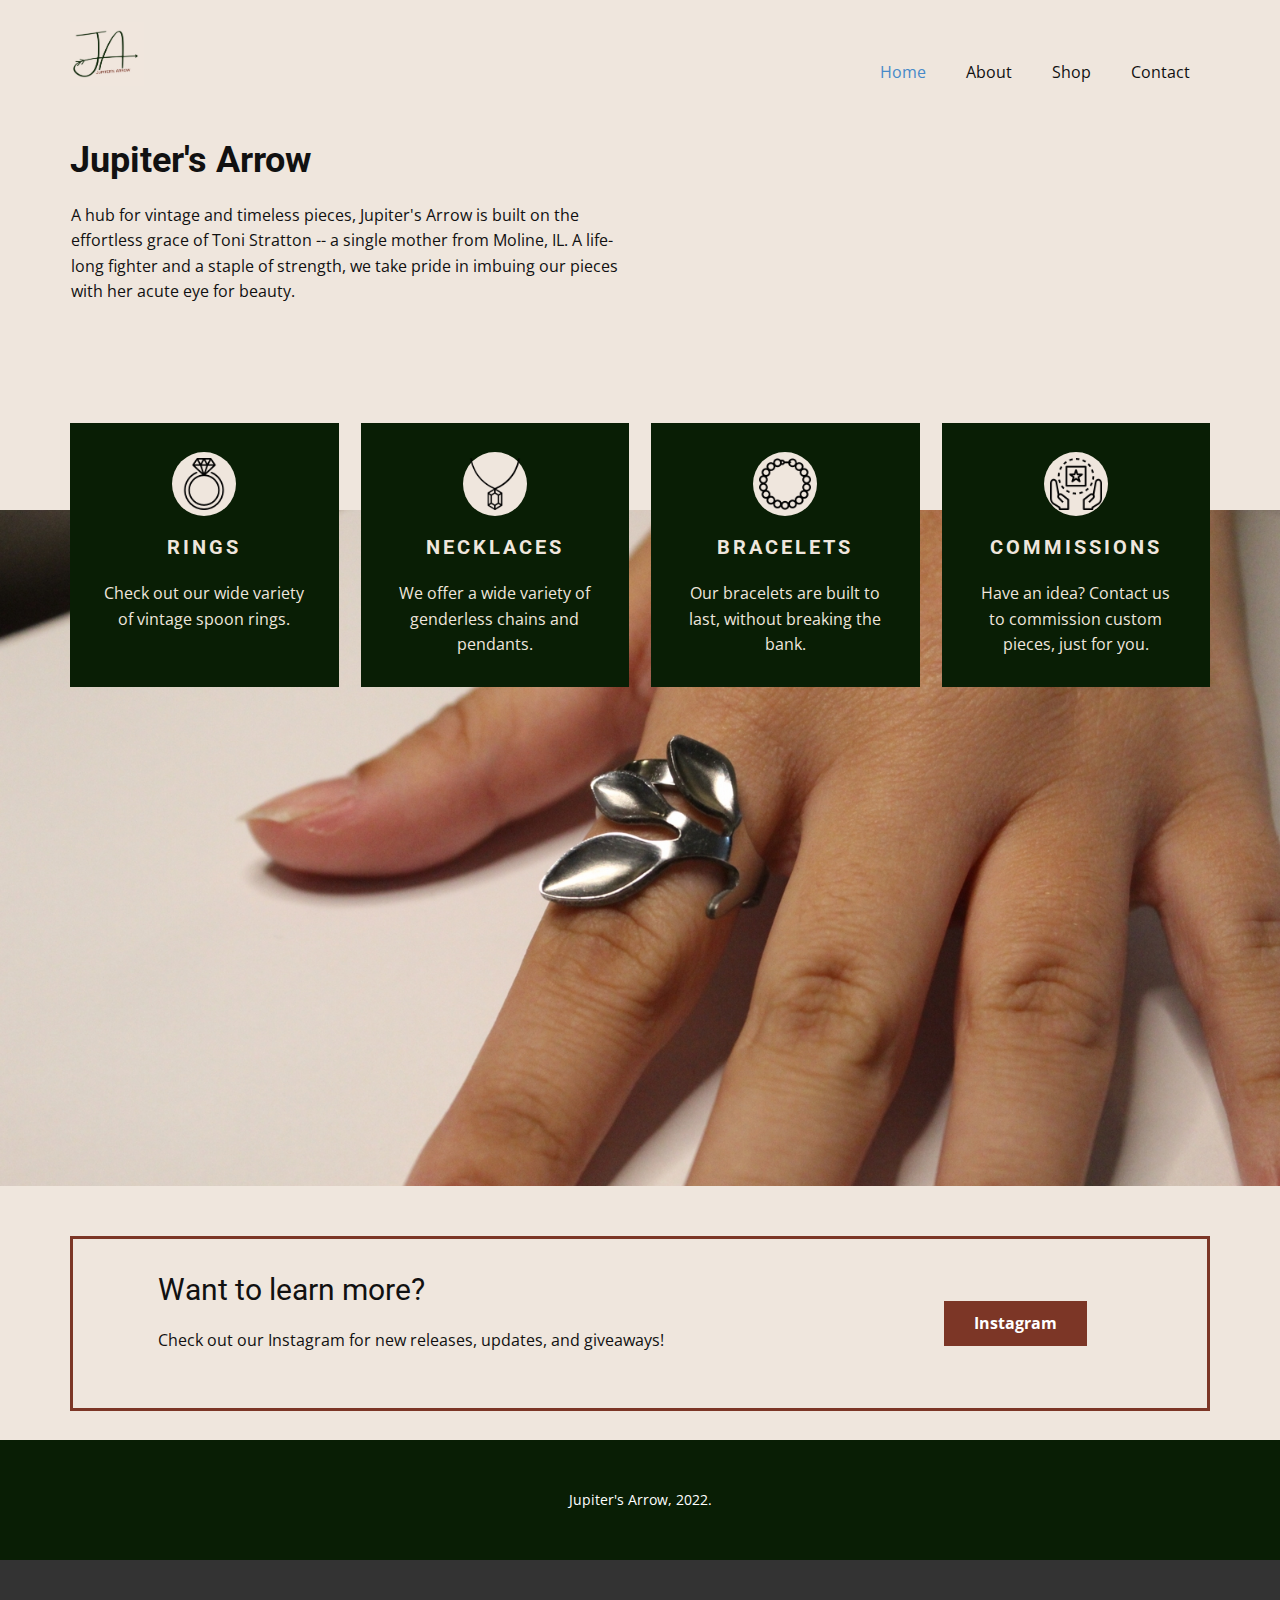
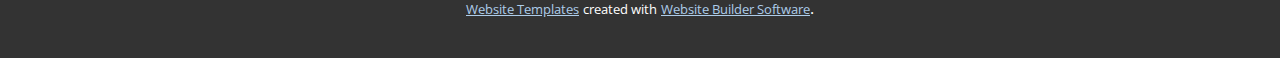
==== shop/index.html @ 430eea6b "Add files via upload" ====
<!DOCTYPE html>
<html style="font-size: 16px;">
  <head>
    <meta name="viewport" content="width=device-width, initial-scale=1.0">
    <meta charset="utf-8">
    <meta name="keywords" content="Jupiter&amp;apos;s Arrow">
    <meta name="description" content="">
    <title>Home</title>
    <link rel="stylesheet" href="nicepage.css" media="screen">
<link rel="stylesheet" href="Home.css" media="screen">
    <script class="u-script" type="text/javascript" src="jquery.js" defer=""></script>
    <script class="u-script" type="text/javascript" src="nicepage.js" defer=""></script>
    <meta name="generator" content="Nicepage 4.12.21, nicepage.com">
    <link id="u-theme-google-font" rel="stylesheet" href="https://fonts.googleapis.com/css?family=Roboto:100,100i,300,300i,400,400i,500,500i,700,700i,900,900i|Open+Sans:300,300i,400,400i,500,500i,600,600i,700,700i,800,800i">
    
    
    
    <script type="application/ld+json">{
		"@context": "http://schema.org",
		"@type": "Organization",
		"name": "",
		"logo": "images/jupitersarrow.JPEG"
}</script>
    <meta name="theme-color" content="#478ac9">
    <meta property="og:title" content="Home">
    <meta property="og:type" content="website">
  </head>
  <body data-home-page="Home.html" data-home-page-title="Home" class="u-body u-xl-mode"><header class="u-clearfix u-custom-color-1 u-header u-sticky u-sticky-0f90 u-header" id="sec-9301"><div class="u-clearfix u-sheet u-valign-middle u-sheet-1">
        <a href="https://nicepage.com" class="u-image u-logo u-image-1" data-image-width="742" data-image-height="638">
          <img src="images/jupitersarrow.JPEG" class="u-logo-image u-logo-image-1">
        </a>
        <nav class="u-menu u-menu-dropdown u-offcanvas u-menu-1">
          <div class="menu-collapse" style="font-size: 1rem; letter-spacing: 0px;">
            <a class="u-button-style u-custom-left-right-menu-spacing u-custom-padding-bottom u-custom-top-bottom-menu-spacing u-nav-link u-text-active-palette-1-base u-text-hover-palette-2-base" href="#">
              <svg class="u-svg-link" viewBox="0 0 24 24"><use xmlns:xlink="http://www.w3.org/1999/xlink" xlink:href="#menu-hamburger"></use></svg>
              <svg class="u-svg-content" version="1.1" id="menu-hamburger" viewBox="0 0 16 16" x="0px" y="0px" xmlns:xlink="http://www.w3.org/1999/xlink" xmlns="http://www.w3.org/2000/svg"><g><rect y="1" width="16" height="2"></rect><rect y="7" width="16" height="2"></rect><rect y="13" width="16" height="2"></rect>
</g></svg>
            </a>
          </div>
          <div class="u-custom-menu u-nav-container">
            <ul class="u-nav u-unstyled u-nav-1"><li class="u-nav-item"><a class="u-button-style u-nav-link u-text-active-palette-1-base u-text-hover-palette-2-base" href="Home.html" style="padding: 10px 20px;">Home</a>
</li><li class="u-nav-item"><a class="u-button-style u-nav-link u-text-active-palette-1-base u-text-hover-palette-2-base" href="About.html" style="padding: 10px 20px;">About</a>
</li><li class="u-nav-item"><a class="u-button-style u-nav-link u-text-active-palette-1-base u-text-hover-palette-2-base" href="https://www.etsy.com/ca/shop/jupitersarrowco?load_webview=1&amp;bid=3D88LMAyQQOTleb8DxdP9qrumQyd" style="padding: 10px 20px;">Shop</a>
</li><li class="u-nav-item"><a class="u-button-style u-nav-link u-text-active-palette-1-base u-text-hover-palette-2-base" href="Contact.html" style="padding: 10px 20px;">Contact</a>
</li></ul>
          </div>
          <div class="u-custom-menu u-nav-container-collapse">
            <div class="u-black u-container-style u-inner-container-layout u-opacity u-opacity-95 u-sidenav">
              <div class="u-inner-container-layout u-sidenav-overflow">
                <div class="u-menu-close"></div>
                <ul class="u-align-center u-nav u-popupmenu-items u-unstyled u-nav-2"><li class="u-nav-item"><a class="u-button-style u-nav-link" href="Home.html">Home</a>
</li><li class="u-nav-item"><a class="u-button-style u-nav-link" href="About.html">About</a>
</li><li class="u-nav-item"><a class="u-button-style u-nav-link" href="https://www.etsy.com/ca/shop/jupitersarrowco?load_webview=1&amp;bid=3D88LMAyQQOTleb8DxdP9qrumQyd">Shop</a>
</li><li class="u-nav-item"><a class="u-button-style u-nav-link" href="Contact.html">Contact</a>
</li></ul>
              </div>
            </div>
            <div class="u-black u-menu-overlay u-opacity u-opacity-70"></div>
          </div>
        </nav>
      </div></header>
    <section class="u-align-center u-clearfix u-custom-color-1 u-section-1" id="carousel_602c">
      <div class="u-align-center-sm u-align-center-xs u-align-left-lg u-align-left-md u-align-left-xl u-container-style u-group u-shape-rectangle u-group-1">
        <div class="u-container-layout u-container-layout-1">
          <h2 class="u-text u-text-1">Jupiter's Arrow</h2>
          <p class="u-text u-text-2">A hub for vintage and timeless pieces, Jupiter's Arrow is built on the effortless grace of Toni Stratton -- a single mother from Moline, IL. A life-long fighter and a staple of strength, we take pride in imbuing our pieces with her acute eye for beauty.<br>
            <br>
            <br>
          </p>
        </div>
      </div>
      <img class="u-expanded-width u-image u-image-1" data-image-width="1920" data-image-height="1280" src="images/hand.jpg">
      <div class="u-layout-grid u-list u-list-1">
        <div class="u-repeater u-repeater-1">
          <div class="u-align-center u-container-style u-custom-color-2 u-list-item u-repeater-item u-list-item-1">
            <div class="u-container-layout u-similar-container u-container-layout-2"><span class="u-custom-color-1 u-file-icon u-icon u-icon-circle u-icon-1"><img src="images/706482.png" alt=""></span>
              <h4 class="u-text u-text-custom-color-1 u-text-3">Rings</h4>
              <p class="u-text u-text-custom-color-1 u-text-4">Check out our wide variety of vintage spoon rings.</p>
            </div>
          </div>
          <div class="u-align-center u-container-style u-custom-color-2 u-list-item u-repeater-item u-video-cover">
            <div class="u-container-layout u-similar-container u-container-layout-3"><span class="u-custom-color-1 u-file-icon u-icon u-icon-circle u-icon-2"><img src="images/475379.png" alt=""></span>
              <h4 class="u-text u-text-custom-color-1 u-text-5">necklaces</h4>
              <p class="u-text u-text-custom-color-1 u-text-6">We offer a wide variety of genderless chains and pendants.</p>
            </div>
          </div>
          <div class="u-align-center u-container-style u-custom-color-2 u-list-item u-repeater-item u-video-cover">
            <div class="u-container-layout u-similar-container u-container-layout-4"><span class="u-custom-color-1 u-file-icon u-icon u-icon-circle u-icon-3"><img src="images/1235376.png" alt=""></span>
              <h4 class="u-text u-text-custom-color-1 u-text-7">bracelets</h4>
              <p class="u-text u-text-custom-color-1 u-text-8">Our bracelets are built to last, without breaking the bank.</p>
            </div>
          </div>
          <div class="u-align-center u-container-style u-custom-color-2 u-list-item u-repeater-item u-video-cover">
            <div class="u-container-layout u-similar-container u-container-layout-5"><span class="u-custom-color-1 u-file-icon u-icon u-icon-circle u-icon-4"><img src="images/994733.png" alt=""></span>
              <h4 class="u-text u-text-custom-color-1 u-text-9">commissions</h4>
              <p class="u-text u-text-custom-color-1 u-text-10">Have an idea? Contact us to commission custom pieces, just for you.</p>
            </div>
          </div>
        </div>
      </div>
    </section>
    <section class="u-clearfix u-custom-color-1 u-section-2" id="sec-961f">
      <div class="u-clearfix u-sheet u-valign-middle u-sheet-1">
        <div class="u-align-left u-border-custom-color-4 u-expanded-width u-left-0 u-shape u-shape-rectangle u-shape-1"></div>
        <div class="u-clearfix u-layout-wrap u-layout-wrap-1">
          <div class="u-layout">
            <div class="u-layout-row">
              <div class="u-align-center-sm u-align-center-xs u-align-left-lg u-align-left-md u-align-left-xl u-container-style u-layout-cell u-left-cell u-size-43 u-layout-cell-1">
                <div class="u-container-layout u-valign-middle u-container-layout-1">
                  <h3 class="u-text u-text-default u-text-1">Want to learn more?</h3>
                  <p class="u-text u-text-2">Check out our Instagram for new releases, updates, and giveaways!</p>
                </div>
              </div>
              <div class="u-align-left u-container-style u-layout-cell u-right-cell u-size-17 u-layout-cell-2">
                <div class="u-container-layout u-container-layout-2">
                  <a href="https://www.instagram.com/jupitersarrow/" class="u-btn u-button-style u-custom-color-4 u-btn-1"><b>Instagram</b>
                  </a>
                </div>
              </div>
            </div>
          </div>
        </div>
      </div>
    </section>
    
    
    <footer class="u-align-center u-clearfix u-custom-color-2 u-footer u-footer" id="sec-a084"><div class="u-clearfix u-sheet u-sheet-1">
        <p class="u-small-text u-text u-text-variant u-text-1">Jupiter's Arrow, 2022.</p>
      </div></footer>
    <section class="u-backlink u-clearfix u-grey-80">
      <a class="u-link" href="https://nicepage.com/website-templates" target="_blank">
        <span>Website Templates</span>
      </a>
      <p class="u-text">
        <span>created with</span>
      </p>
      <a class="u-link" href="" target="_blank">
        <span>Website Builder Software</span>
      </a>. 
    </section>
  </body>
</html>
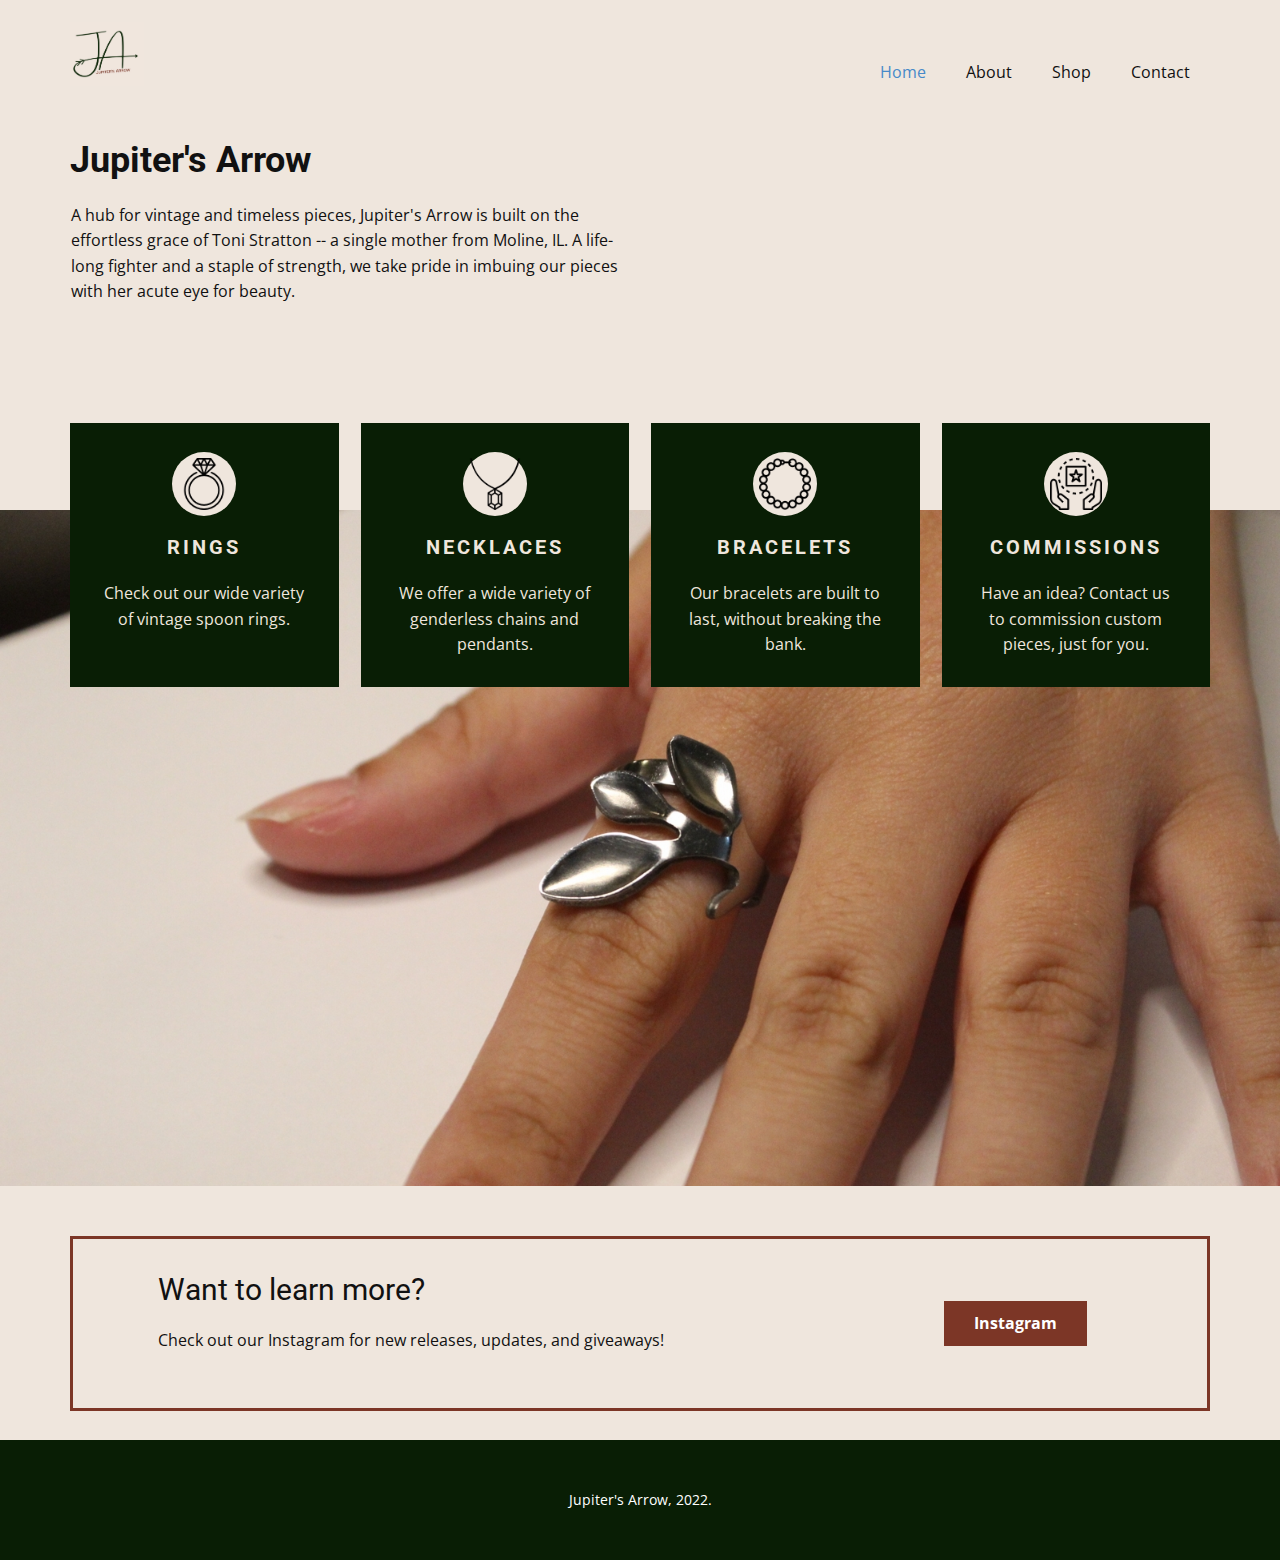
==== commit 7051630a: "Update index.html" ====
--- a/shop/index.html
+++ b/shop/index.html
@@ -127,16 +127,5 @@
     <footer class="u-align-center u-clearfix u-custom-color-2 u-footer u-footer" id="sec-a084"><div class="u-clearfix u-sheet u-sheet-1">
         <p class="u-small-text u-text u-text-variant u-text-1">Jupiter's Arrow, 2022.</p>
       </div></footer>
-    <section class="u-backlink u-clearfix u-grey-80">
-      <a class="u-link" href="https://nicepage.com/website-templates" target="_blank">
-        <span>Website Templates</span>
-      </a>
-      <p class="u-text">
-        <span>created with</span>
-      </p>
-      <a class="u-link" href="" target="_blank">
-        <span>Website Builder Software</span>
-      </a>. 
-    </section>
   </body>
-</html>+</html>
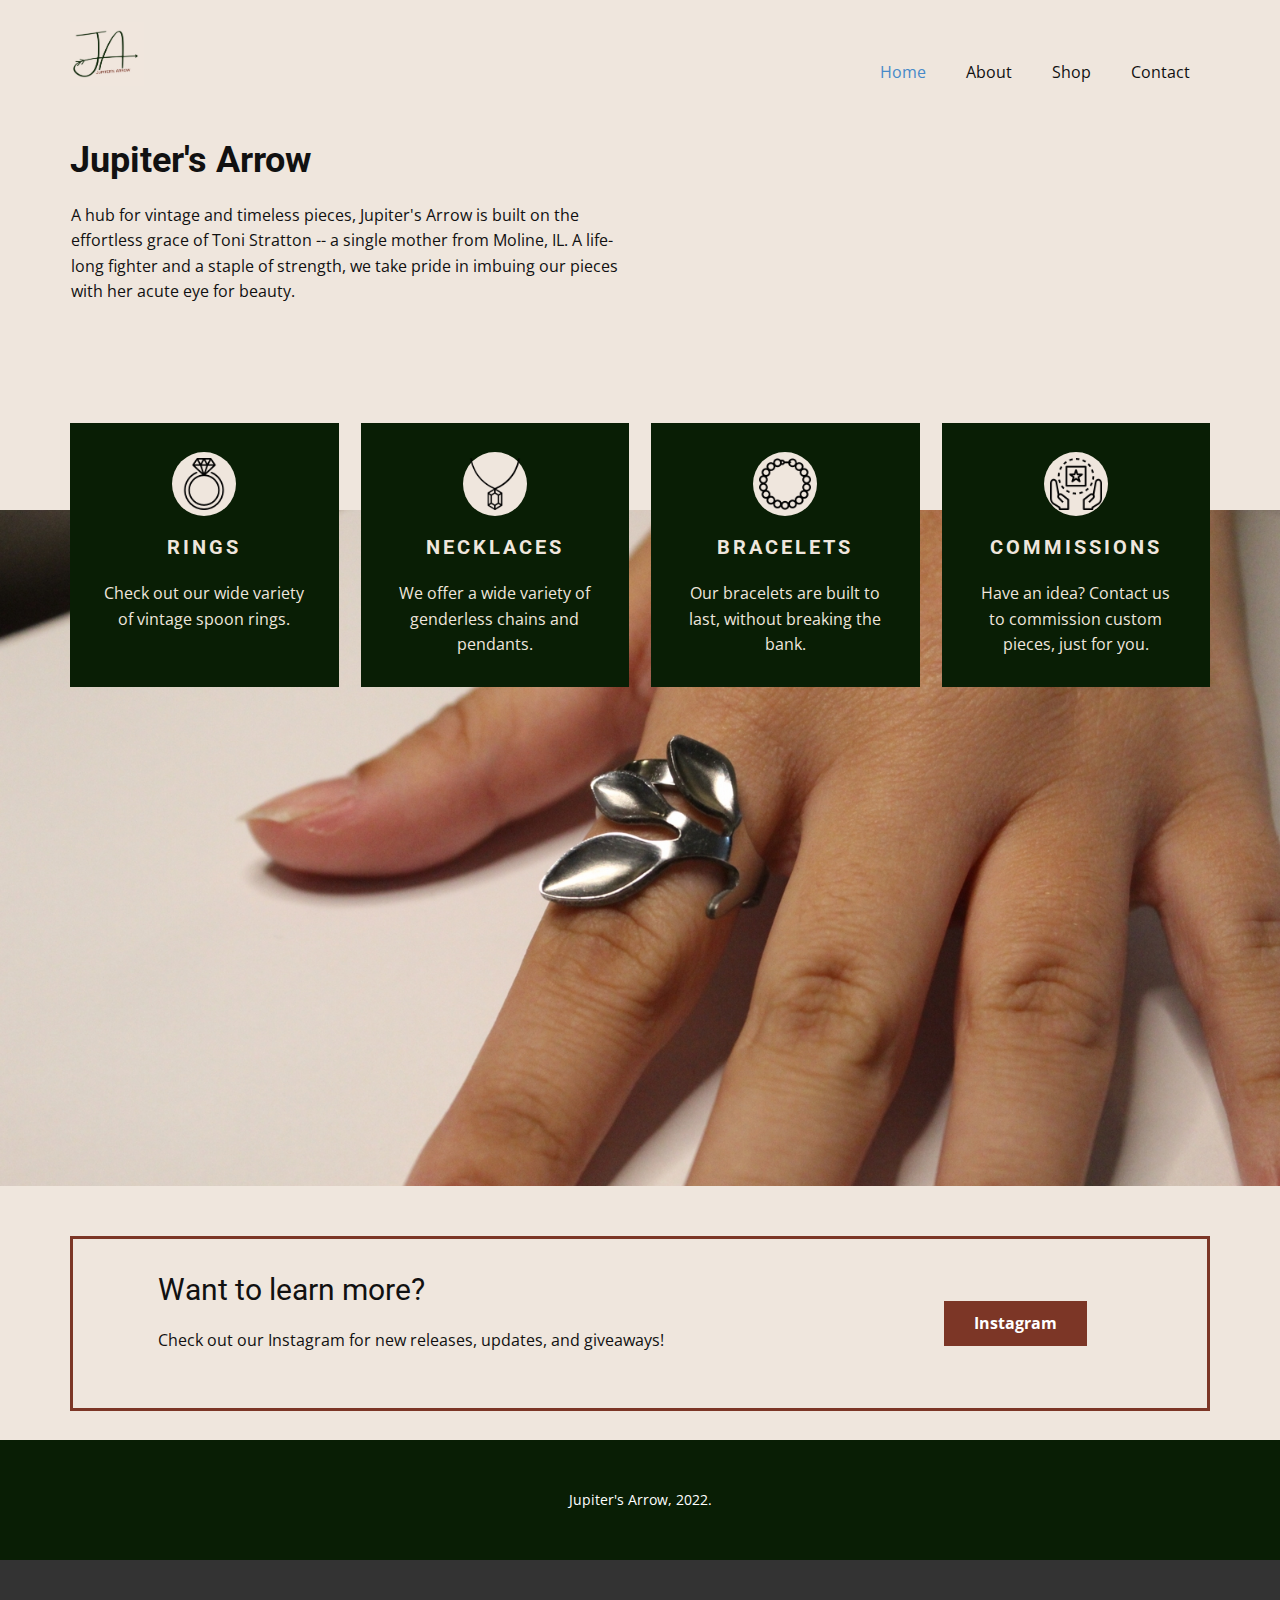
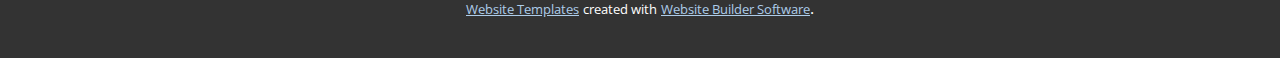
==== commit 4e5d3fdf: "Add files via upload" ====
--- a/shop/index.html
+++ b/shop/index.html
@@ -112,7 +112,7 @@
                 </div>
               </div>
               <div class="u-align-left u-container-style u-layout-cell u-right-cell u-size-17 u-layout-cell-2">
-                <div class="u-container-layout u-container-layout-2">
+                <div class="u-container-layout u-valign-top-xs u-container-layout-2">
                   <a href="https://www.instagram.com/jupitersarrow/" class="u-btn u-button-style u-custom-color-4 u-btn-1"><b>Instagram</b>
                   </a>
                 </div>
@@ -127,5 +127,16 @@
     <footer class="u-align-center u-clearfix u-custom-color-2 u-footer u-footer" id="sec-a084"><div class="u-clearfix u-sheet u-sheet-1">
         <p class="u-small-text u-text u-text-variant u-text-1">Jupiter's Arrow, 2022.</p>
       </div></footer>
+    <section class="u-backlink u-clearfix u-grey-80">
+      <a class="u-link" href="https://nicepage.com/website-templates" target="_blank">
+        <span>Website Templates</span>
+      </a>
+      <p class="u-text">
+        <span>created with</span>
+      </p>
+      <a class="u-link" href="" target="_blank">
+        <span>Website Builder Software</span>
+      </a>. 
+    </section>
   </body>
-</html>
+</html>--- a/shop/nicepage.css
+++ b/shop/nicepage.css
@@ -37363,6 +37363,7 @@
 
 .u-header .u-nav-1 {
   font-size: 1rem;
+  letter-spacing: normal;
 }
 
 .u-header .u-nav-2 {
@@ -37375,10 +37376,6 @@
 
   .u-header .u-menu-1 {
     width: auto;
-  }
-
-  .u-header .u-nav-1 {
-    letter-spacing: normal;
   }
 }
 
--- a/shop/Home.css
+++ b/shop/Home.css
@@ -448,4 +448,13 @@
     width: 340px;
     margin-bottom: 40px;
   }
+
+  .u-section-2 .u-layout-cell-2 {
+    min-height: 112px;
+  }
+
+  .u-section-2 .u-btn-1 {
+    margin-top: 0;
+    margin-left: auto;
+  }
 }